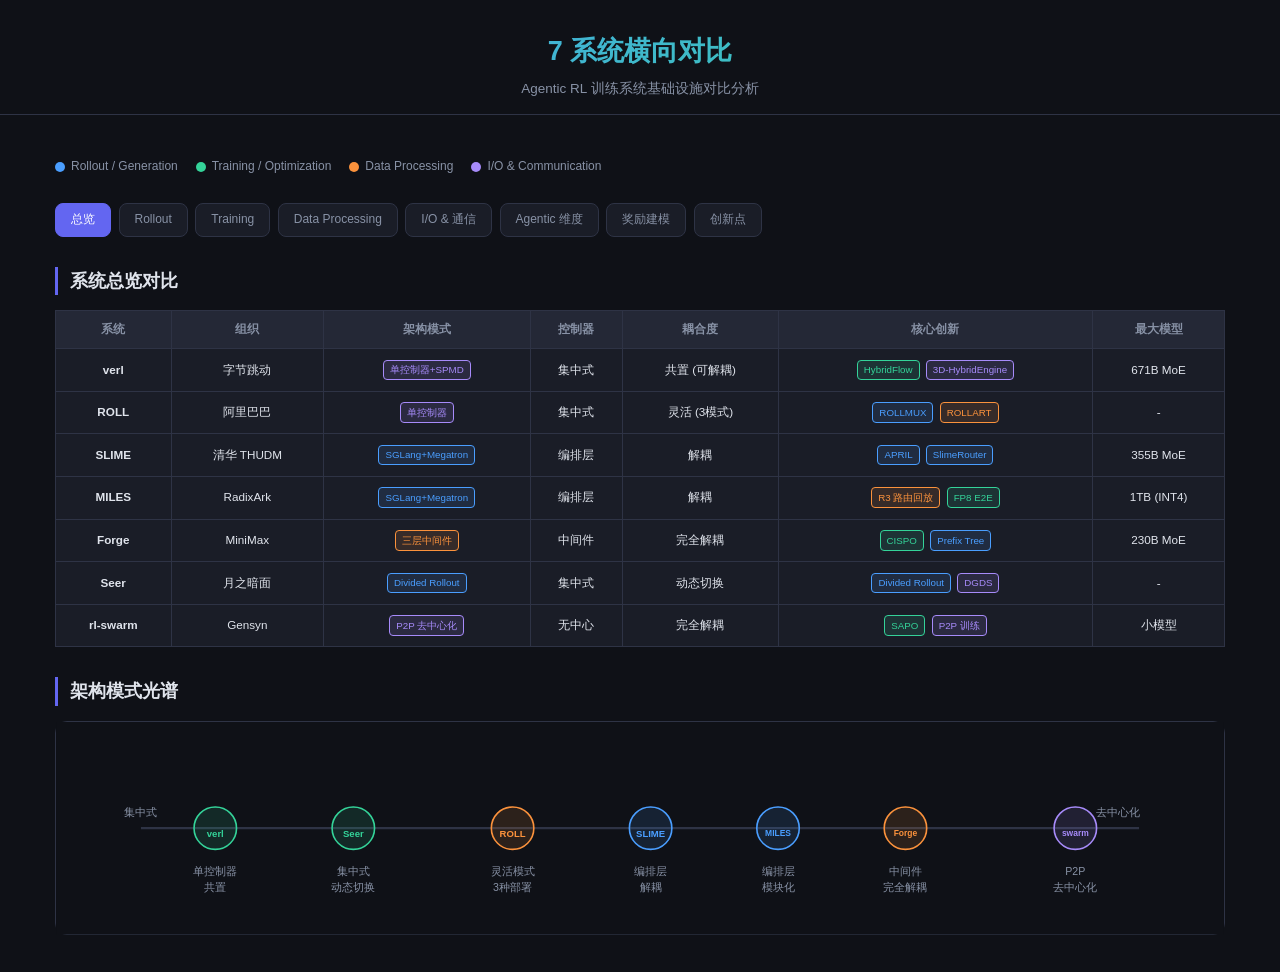
==== diagrams/comparison.html @ ea1bd6f6 "Add Agentic RL research report, architecture design, and verl agent training project - report.md: co" ====
<!DOCTYPE html>
<html lang="zh-CN">
<head>
<meta charset="UTF-8">
<meta name="viewport" content="width=device-width, initial-scale=1.0">
<title>7 系统对比 - Agentic RL 训练系统</title>
<link rel="stylesheet" href="shared.css">
<style>
  .cmp-table { width: 100%; border-collapse: collapse; font-size: 0.78rem; margin: 1rem 0; }
  .cmp-table th, .cmp-table td { padding: 0.6rem 0.5rem; border: 1px solid var(--border); text-align: center; }
  .cmp-table th { background: var(--surface-2); color: var(--text-muted); font-weight: 600; position: sticky; top: 0; }
  .cmp-table td { background: var(--surface); }
  .cmp-table tr:hover td { background: var(--surface-2); }
  .chip { display: inline-block; padding: 0.1rem 0.4rem; border-radius: 4px; font-size: 0.65rem; margin: 0.1rem; }
  .chip.r { background: var(--rollout-bg); color: var(--rollout); border: 1px solid var(--rollout); }
  .chip.t { background: var(--training-bg); color: var(--training); border: 1px solid var(--training); }
  .chip.d { background: var(--data-bg); color: var(--data); border: 1px solid var(--data); }
  .chip.i { background: var(--io-bg); color: var(--io); border: 1px solid var(--io); }
  .highlight-num { font-size: 1rem; font-weight: 700; }
  .section-tabs { display: flex; gap: 0.5rem; margin: 1rem 0; flex-wrap: wrap; }
  .section-tab { padding: 0.4rem 1rem; border-radius: 8px; border: 1px solid var(--border); background: var(--surface);
    color: var(--text-muted); cursor: pointer; font-size: 0.8rem; transition: all 0.2s; }
  .section-tab:hover, .section-tab.active { background: var(--accent); color: white; border-color: var(--accent); }
  .cmp-section { display: none; }
  .cmp-section.active { display: block; }
</style>
</head>
<body>

<div class="page-header">
  <h1>7 系统横向对比</h1>
  <p class="subtitle">Agentic RL 训练系统基础设施对比分析</p>
</div>

<div class="diagram-container">
  <div id="legend"></div>

  <!-- Tab navigation -->
  <div class="section-tabs">
    <div class="section-tab active" data-tab="overview">总览</div>
    <div class="section-tab" data-tab="rollout">Rollout</div>
    <div class="section-tab" data-tab="training">Training</div>
    <div class="section-tab" data-tab="data">Data Processing</div>
    <div class="section-tab" data-tab="io">I/O & 通信</div>
    <div class="section-tab" data-tab="agentic">Agentic 维度</div>
    <div class="section-tab" data-tab="reward">奖励建模</div>
    <div class="section-tab" data-tab="innovation">创新点</div>
  </div>

  <!-- Overview -->
  <div class="cmp-section active" id="tab-overview">
    <h2 class="section-title">系统总览对比</h2>
    <table class="cmp-table">
      <tr>
        <th>系统</th><th>组织</th><th>架构模式</th><th>控制器</th><th>耦合度</th><th>核心创新</th><th>最大模型</th>
      </tr>
      <tr>
        <td><b>verl</b></td><td>字节跳动</td>
        <td><span class="chip i">单控制器+SPMD</span></td>
        <td>集中式</td><td>共置 (可解耦)</td>
        <td><span class="chip t">HybridFlow</span> <span class="chip i">3D-HybridEngine</span></td>
        <td>671B MoE</td>
      </tr>
      <tr>
        <td><b>ROLL</b></td><td>阿里巴巴</td>
        <td><span class="chip i">单控制器</span></td>
        <td>集中式</td><td>灵活 (3模式)</td>
        <td><span class="chip r">ROLLMUX</span> <span class="chip d">ROLLART</span></td>
        <td>-</td>
      </tr>
      <tr>
        <td><b>SLIME</b></td><td>清华 THUDM</td>
        <td><span class="chip r">SGLang+Megatron</span></td>
        <td>编排层</td><td>解耦</td>
        <td><span class="chip r">APRIL</span> <span class="chip r">SlimeRouter</span></td>
        <td>355B MoE</td>
      </tr>
      <tr>
        <td><b>MILES</b></td><td>RadixArk</td>
        <td><span class="chip r">SGLang+Megatron</span></td>
        <td>编排层</td><td>解耦</td>
        <td><span class="chip d">R3 路由回放</span> <span class="chip t">FP8 E2E</span></td>
        <td>1TB (INT4)</td>
      </tr>
      <tr>
        <td><b>Forge</b></td><td>MiniMax</td>
        <td><span class="chip d">三层中间件</span></td>
        <td>中间件</td><td>完全解耦</td>
        <td><span class="chip t">CISPO</span> <span class="chip r">Prefix Tree</span></td>
        <td>230B MoE</td>
      </tr>
      <tr>
        <td><b>Seer</b></td><td>月之暗面</td>
        <td><span class="chip r">Divided Rollout</span></td>
        <td>集中式</td><td>动态切换</td>
        <td><span class="chip r">Divided Rollout</span> <span class="chip i">DGDS</span></td>
        <td>-</td>
      </tr>
      <tr>
        <td><b>rl-swarm</b></td><td>Gensyn</td>
        <td><span class="chip i">P2P 去中心化</span></td>
        <td>无中心</td><td>完全解耦</td>
        <td><span class="chip t">SAPO</span> <span class="chip i">P2P 训练</span></td>
        <td>小模型</td>
      </tr>
    </table>
  </div>

  <!-- Rollout -->
  <div class="cmp-section" id="tab-rollout">
    <h2 class="section-title">Rollout / Generation 对比</h2>
    <table class="cmp-table">
      <tr>
        <th>系统</th><th>推理引擎</th><th>推理模式</th><th>投机解码</th><th>长尾处理</th><th>上下文长度</th>
      </tr>
      <tr>
        <td><b>verl</b></td>
        <td>vLLM / SGLang / TRT-LLM</td>
        <td>Server 模式 (v0.7)</td>
        <td>-</td>
        <td>AgentLoop 多轮</td>
        <td>-</td>
      </tr>
      <tr>
        <td><b>ROLL</b></td>
        <td>vLLM / SGLang</td>
        <td>动态 FP8</td>
        <td>-</td>
        <td>Scheduler 管理</td>
        <td>-</td>
      </tr>
      <tr>
        <td><b>SLIME</b></td>
        <td>SGLang</td>
        <td>HTTP Server</td>
        <td>-</td>
        <td>APRIL 部分 Rollout</td>
        <td>-</td>
      </tr>
      <tr>
        <td><b>MILES</b></td>
        <td>SGLang (FP8)</td>
        <td>HTTP Server</td>
        <td>在线 SFT MTP (25%+)</td>
        <td>APRIL + 过采样</td>
        <td>-</td>
      </tr>
      <tr>
        <td><b>Forge</b></td>
        <td>自研 LLM Engine</td>
        <td>PD 解耦</td>
        <td>MTP 投机解码</td>
        <td>Windowed FIFO</td>
        <td>200K</td>
      </tr>
      <tr>
        <td><b>Seer</b></td>
        <td>自研</td>
        <td>Divided Rollout 分段</td>
        <td>-</td>
        <td>分段消除气泡</td>
        <td>长 CoT</td>
      </tr>
      <tr>
        <td><b>rl-swarm</b></td>
        <td>vLLM / 本地</td>
        <td>本地推理</td>
        <td>-</td>
        <td>-</td>
        <td>-</td>
      </tr>
    </table>
  </div>

  <!-- Training -->
  <div class="cmp-section" id="tab-training">
    <h2 class="section-title">Training / Optimization 对比</h2>
    <table class="cmp-table">
      <tr>
        <th>系统</th><th>训练引擎</th><th>并行策略</th><th>算法</th><th>训练模式</th><th>量化</th>
      </tr>
      <tr>
        <td><b>verl</b></td>
        <td>FSDP / Megatron</td>
        <td>5D (DP+TP+PP+CP+EP)</td>
        <td>PPO/GRPO/DAPO/DPO</td>
        <td>同步+异步</td>
        <td>实验性 FP8</td>
      </tr>
      <tr>
        <td><b>ROLL</b></td>
        <td>Megatron / FSDP / DS</td>
        <td>自动选择</td>
        <td>PPO/GRPO/DAPO</td>
        <td>同步+异步(Flash)</td>
        <td>FP8 Rollout</td>
      </tr>
      <tr>
        <td><b>SLIME</b></td>
        <td>Megatron (mbridge)</td>
        <td>TP+PP+DP+CP+EP</td>
        <td>PPO/GRPO</td>
        <td>同步+异步</td>
        <td>-</td>
      </tr>
      <tr>
        <td><b>MILES</b></td>
        <td>Megatron (mbridge)</td>
        <td>TP+PP+DP+EP</td>
        <td>GRPO/PPO/DAPO</td>
        <td>同步+异步</td>
        <td>FP8 E2E / INT4 QAT</td>
      </tr>
      <tr>
        <td><b>Forge</b></td>
        <td>自研 (Magi Attention)</td>
        <td>自研并行</td>
        <td>CISPO</td>
        <td>混合域统一</td>
        <td>-</td>
      </tr>
      <tr>
        <td><b>Seer</b></td>
        <td>自研</td>
        <td>DP+TP</td>
        <td>PPO/GRPO</td>
        <td>严格同步 On-Policy</td>
        <td>-</td>
      </tr>
      <tr>
        <td><b>rl-swarm</b></td>
        <td>trl + Hivemind</td>
        <td>P2P AllReduce</td>
        <td>SAPO (GRPO改进)</td>
        <td>去中心化异步</td>
        <td>-</td>
      </tr>
    </table>
  </div>

  <!-- Data Processing -->
  <div class="cmp-section" id="tab-data">
    <h2 class="section-title">Data Processing 对比</h2>
    <table class="cmp-table">
      <tr>
        <th>系统</th><th>数据协议</th><th>缓冲区</th><th>数据分发</th><th>序列优化</th>
      </tr>
      <tr>
        <td><b>verl</b></td>
        <td>DataProto → TensorDict</td>
        <td>TransferQueue</td>
        <td>Dispatch.DP_COMPUTE_PROTO</td>
        <td>零拷贝 · RDMA</td>
      </tr>
      <tr>
        <td><b>ROLL</b></td>
        <td>内部协议</td>
        <td>Resource Pool</td>
        <td>AutoDeviceMapping</td>
        <td>Offload/Reload</td>
      </tr>
      <tr>
        <td><b>SLIME</b></td>
        <td>HTTP 请求/响应</td>
        <td>Data Buffer + Ray Store</td>
        <td>SlimeRouter 负载均衡</td>
        <td>Sequence Packing</td>
      </tr>
      <tr>
        <td><b>MILES</b></td>
        <td>R3 Mask + 张量</td>
        <td>Data Buffer</td>
        <td>路由回放桥</td>
        <td>FP8 精度一致</td>
      </tr>
      <tr>
        <td><b>Forge</b></td>
        <td>OpenAI API</td>
        <td>Data Pool (分布式)</td>
        <td>Gateway Server</td>
        <td>Prefix Tree Merging</td>
      </tr>
      <tr>
        <td><b>Seer</b></td>
        <td>分段序列</td>
        <td>段缓冲</td>
        <td>DGDS 动态分配</td>
        <td>分段拼接重组</td>
      </tr>
      <tr>
        <td><b>rl-swarm</b></td>
        <td>Gossip 消息</td>
        <td>本地存储</td>
        <td>P2P 广播</td>
        <td>-</td>
      </tr>
    </table>
  </div>

  <!-- I/O -->
  <div class="cmp-section" id="tab-io">
    <h2 class="section-title">I/O & 通信 对比</h2>
    <table class="cmp-table">
      <tr>
        <th>系统</th><th>调度框架</th><th>集合通信</th><th>推理通信</th><th>权重同步</th>
      </tr>
      <tr>
        <td><b>verl</b></td>
        <td>Ray</td>
        <td>NCCL</td>
        <td>gRPC/HTTP</td>
        <td>3D-HybridEngine / NIXL / NCCL</td>
      </tr>
      <tr>
        <td><b>ROLL</b></td>
        <td>Ray</td>
        <td>NCCL</td>
        <td>gRPC/HTTP</td>
        <td>ROLLMUX 挂起/恢复</td>
      </tr>
      <tr>
        <td><b>SLIME</b></td>
        <td>Ray</td>
        <td>NCCL</td>
        <td>HTTP (SGLang)</td>
        <td>UpdateWeight (共置/分布式)</td>
      </tr>
      <tr>
        <td><b>MILES</b></td>
        <td>Ray</td>
        <td>NCCL</td>
        <td>HTTP (SGLang)</td>
        <td>CUDA IPC 零拷贝 (50%↓)</td>
      </tr>
      <tr>
        <td><b>Forge</b></td>
        <td>自研中间件</td>
        <td>自研</td>
        <td>OpenAI API</td>
        <td>L3 KV Cache Pool</td>
      </tr>
      <tr>
        <td><b>Seer</b></td>
        <td>自研</td>
        <td>NCCL</td>
        <td>内部 RPC</td>
        <td>DGDS 动态重分片</td>
      </tr>
      <tr>
        <td><b>rl-swarm</b></td>
        <td>Hivemind</td>
        <td>P2P AllReduce</td>
        <td>libp2p</td>
        <td>Gossip 广播</td>
      </tr>
    </table>
  </div>

  <!-- Agentic Dimensions -->
  <div class="cmp-section" id="tab-agentic">
    <h2 class="section-title">Agentic 能力支持度 <span style="font-size:0.7rem;color:var(--text-muted)">(参考 arXiv 2509.02547 分类体系)</span></h2>
    <table class="cmp-table">
      <tr>
        <th>能力</th><th>verl</th><th>ROLL</th><th>SLIME</th><th>MILES</th><th>Forge</th><th>Seer</th><th>rl-swarm</th>
      </tr>
      <tr>
        <td><b>Planning</b></td><td>◐ AgentLoop</td><td>◐ 异步流水线</td><td>○</td><td>○</td><td>● Gateway</td><td>◐ Divided</td><td>◐ GameMgr</td>
      </tr>
      <tr>
        <td><b>Tool Use</b></td><td>◐ Server API</td><td>● 环境级异步</td><td>◐ HTTP</td><td>◐ HTTP</td><td><span class="chip t">● 数千工具</span></td><td>◐</td><td>◐ 代码执行</td>
      </tr>
      <tr>
        <td><b>Memory</b></td><td>○</td><td>○</td><td>◐ RadixTrie</td><td>◐ RadixTrie</td><td><span class="chip r">● KV Pool</span></td><td><span class="chip r">● Mooncake</span></td><td>○</td>
      </tr>
      <tr>
        <td><b>Reasoning</b></td><td>● GRPO/DAPO</td><td>● GRPO/DAPO</td><td>● GRPO</td><td>● R3+GRPO</td><td>● CISPO</td><td>● DGDS</td><td>◐ SAPO</td>
      </tr>
      <tr>
        <td><b>Self-Improve</b></td><td>◐ 异步</td><td>◐ Flash</td><td>◐ 异步</td><td>◐ 在线SFT</td><td>● 混合域</td><td>○</td><td>◐ Swarm</td>
      </tr>
      <tr>
        <td><b>Multi-Agent</b></td><td>○</td><td>○</td><td>○</td><td><span class="chip d">● MrlX</span></td><td>● 多Agent</td><td>○</td><td><span class="chip i">● P2P</span></td>
      </tr>
    </table>
    <p style="font-size:0.7rem;color:var(--text-muted);margin-top:0.5rem">● 完整支持 | ◐ 部分支持 | ○ 不支持/未明确</p>

    <h2 class="section-title">RL 粒度与 MDP 建模</h2>
    <table class="cmp-table">
      <tr>
        <th>系统</th><th>MDP 类型</th><th>RL 粒度</th><th>多轮支持</th><th>Critic</th>
      </tr>
      <tr><td><b>verl</b></td><td>单步→POMDP演进</td><td>Token/Trajectory</td><td>AgentLoop</td><td>✅ PPO</td></tr>
      <tr><td><b>ROLL</b></td><td>单步→POMDP</td><td>灵活切换</td><td>4种异步模式</td><td>✅</td></tr>
      <tr><td><b>SLIME</b></td><td>单步 MDP</td><td>Token/Trajectory</td><td>有限</td><td>✅ PPO</td></tr>
      <tr><td><b>MILES</b></td><td>单步 MDP</td><td>Token/Trajectory</td><td>MrlX</td><td>❌ GRPO</td></tr>
      <tr><td><b>Forge</b></td><td><span class="chip t">POMDP 原生</span></td><td><span class="chip t">Turn 级</span></td><td>原生多轮</td><td>❌ CISPO</td></tr>
      <tr><td><b>Seer</b></td><td>单步 MDP</td><td>Token/Trajectory</td><td>—</td><td>✅ PPO</td></tr>
      <tr><td><b>rl-swarm</b></td><td>POMDP</td><td>Trajectory</td><td>多轮代码</td><td>❌ SAPO</td></tr>
    </table>
  </div>

  <!-- Reward Modeling -->
  <div class="cmp-section" id="tab-reward">
    <h2 class="section-title">奖励建模对比 <span style="font-size:0.7rem;color:var(--text-muted)">(参考 arXiv 2509.02547)</span></h2>
    <table class="cmp-table">
      <tr>
        <th>系统</th><th>奖励类型</th><th>奖励粒度</th><th>RLVR 支持</th><th>Critic 模型</th><th>核心算法</th>
      </tr>
      <tr>
        <td><b>verl</b></td><td>ORM + Rule + Model</td><td>Trajectory</td><td>✅</td><td>✅ PPO Critic</td>
        <td><span class="chip t">PPO/GRPO/DAPO</span></td>
      </tr>
      <tr>
        <td><b>ROLL</b></td><td>ORM + Rule + Model</td><td>Trajectory/Step</td><td>✅</td><td>✅</td>
        <td><span class="chip t">PPO/GRPO/DAPO</span></td>
      </tr>
      <tr>
        <td><b>SLIME</b></td><td>ORM + Rule + Verifier</td><td>Trajectory</td><td>✅</td><td>✅ PPO</td>
        <td><span class="chip t">PPO/GRPO/DAPO</span></td>
      </tr>
      <tr>
        <td><b>MILES</b></td><td>ORM + Rule</td><td>Trajectory</td><td>✅</td><td>❌ 无 Critic</td>
        <td><span class="chip d">GRPO + TIS/MIS</span></td>
      </tr>
      <tr>
        <td><b>Forge</b></td><td>Model + Critique</td><td>Turn 级</td><td>部分</td><td>❌ 无 Critic</td>
        <td><span class="chip t">CISPO</span></td>
      </tr>
      <tr>
        <td><b>Seer</b></td><td>ORM + Rule</td><td>Trajectory</td><td>✅</td><td>✅ PPO</td>
        <td><span class="chip r">PPO/GRPO + DGDS</span></td>
      </tr>
      <tr>
        <td><b>rl-swarm</b></td><td>Model-Based (Evaluator)</td><td>Trajectory</td><td>部分</td><td>❌ 无 Critic</td>
        <td><span class="chip i">SAPO</span></td>
      </tr>
    </table>

    <h2 class="section-title">RL 算法族谱</h2>
    <div class="info-grid">
      <div class="info-card training">
        <h3>PPO 族 (需要 Critic)</h3>
        <ul>
          <li>PPO-Clip: verl, ROLL, SLIME, Seer</li>
          <li>PPO-KL: verl</li>
          <li>Turn-PPO (Turn级): 前沿研究</li>
        </ul>
      </div>
      <div class="info-card rollout">
        <h3>GRPO 族 (无 Critic)</h3>
        <ul>
          <li>GRPO: verl, ROLL, SLIME, MILES, Seer</li>
          <li>DAPO (解耦Clip): verl, ROLL, SLIME</li>
          <li>GRPO+TIS/MIS: MILES</li>
          <li>GSPO: verl, SLIME</li>
        </ul>
      </div>
      <div class="info-card data">
        <h3>自研变体</h3>
        <ul>
          <li>CISPO (裁剪IS权重): Forge</li>
          <li>SAPO (Swarm采样): rl-swarm</li>
        </ul>
      </div>
      <div class="info-card io">
        <h3>DPO 族 (无 RL 循环)</h3>
        <ul>
          <li>DPO/SimPO/KTO: verl 辅助</li>
          <li>局限: 不适合多步推理和工具使用</li>
        </ul>
      </div>
    </div>

    <p style="font-size:0.8rem;color:var(--text-muted);margin-top:1rem;padding:0.8rem;background:var(--surface);border-radius:8px;border:1px solid var(--border)">
      <b>趋势</b>: GRPO 通过消除 Critic 模型减少约 50% 资源开销。DAPO 进一步解决长 CoT 场景的熵坍塌。
      奖励建模从人类标注 → RLVR (可验证奖励) 演进。模块化堆栈: SFT → DPO 对齐 → GRPO/DAPO 推理。
    </p>
  </div>

  <!-- Innovation -->
  <div class="cmp-section" id="tab-innovation">

    <!-- Agentic Dimensions (from survey) -->
    <h2 class="section-title" style="margin-top:0">RL 粒度与 MDP 建模 <span style="font-size:0.7rem;color:var(--text-muted)">(参考 arXiv 2509.02547)</span></h2>
    <table class="cmp-table">
      <tr>
        <th>系统</th><th>MDP 类型</th><th>RL 粒度</th><th>多轮交互</th><th>环境交互</th><th>Critic 模型</th>
      </tr>
      <tr>
        <td><b>verl</b></td><td>单步→POMDP</td><td>Token/Trajectory</td><td>AgentLoop (v0.7)</td><td>vLLM/SGLang Server</td><td>✅ PPO</td>
      </tr>
      <tr>
        <td><b>ROLL</b></td><td>单步→POMDP</td><td>灵活切换</td><td>4 种异步模式</td><td>环境级异步</td><td>✅</td>
      </tr>
      <tr>
        <td><b>SLIME</b></td><td>单步 MDP</td><td>Token/Trajectory</td><td>有限</td><td>HTTP API</td><td>✅ PPO</td>
      </tr>
      <tr>
        <td><b>MILES</b></td><td>单步 MDP</td><td>Token/Trajectory</td><td>MrlX 多智能体</td><td>HTTP API</td><td>❌ GRPO</td>
      </tr>
      <tr>
        <td><b>Forge</b></td><td><span class="chip t">POMDP 原生</span></td><td><span class="chip t">Turn 级</span></td><td><span class="chip t">原生多轮</span></td><td>Gateway + 环境</td><td>❌ CISPO</td>
      </tr>
      <tr>
        <td><b>Seer</b></td><td>单步 MDP</td><td>Token/Trajectory</td><td>—</td><td>内部 RPC</td><td>✅ PPO</td>
      </tr>
      <tr>
        <td><b>rl-swarm</b></td><td>POMDP</td><td>Trajectory</td><td>多轮代码</td><td>本地沙箱</td><td>❌ SAPO</td>
      </tr>
    </table>

    <h2 class="section-title">核心创新点对比</h2>
    <div class="info-grid">
      <div class="info-card rollout">
        <h3>verl - HybridFlow</h3>
        <ul>
          <li>单控制器+SPMD 混合编程模型</li>
          <li>3D-HybridEngine 权重重分片</li>
          <li>TransferQueue 控制流/数据流解耦</li>
          <li>最大社区和最广泛的后端支持</li>
        </ul>
      </div>
      <div class="info-card training">
        <h3>ROLL - ROLLMUX/ROLLART</h3>
        <ul>
          <li>ROLLMUX 阶段级 GPU 复用 (1.84x)</li>
          <li>ROLLART 无状态组件 Serverless 化</li>
          <li>AutoDeviceMapping 灵活部署</li>
          <li>共置/解耦/Serverless 三模式</li>
        </ul>
      </div>
      <div class="info-card rollout">
        <h3>SLIME - APRIL</h3>
        <ul>
          <li>主动部分 Rollout 长尾管理</li>
          <li>SGLang 原生集成</li>
          <li>SlimeRouter 负载均衡</li>
          <li>唯一验证 355B MoE RL 训练</li>
        </ul>
      </div>
      <div class="info-card data">
        <h3>MILES - R3/FP8</h3>
        <ul>
          <li>R3 路由回放解决 MoE 不一致</li>
          <li>首个端到端 FP8 框架</li>
          <li>在线 SFT 投机解码 (25%+)</li>
          <li>INT4 QAT: 1TB 单机推理</li>
        </ul>
      </div>
      <div class="info-card training">
        <h3>Forge - CISPO/Prefix Tree</h3>
        <ul>
          <li>CISPO: 全 Token 梯度 (2x DAPO)</li>
          <li>Prefix Tree Merging (~40x 加速)</li>
          <li>三层中间件完全解耦</li>
          <li>数百种 Agent 脚手架统一</li>
        </ul>
      </div>
      <div class="info-card rollout">
        <h3>Seer - Divided Rollout</h3>
        <ul>
          <li>分段 Rollout 消除长 CoT 气泡</li>
          <li>DGDS 动态 GPU 分配</li>
          <li>Rollout/Training 交叉执行</li>
          <li>严格同步 On-Policy 保证</li>
        </ul>
      </div>
      <div class="info-card io">
        <h3>rl-swarm - P2P 去中心化</h3>
        <ul>
          <li>SAPO 去中心化 GRPO</li>
          <li>消费级 GPU 人人可参与</li>
          <li>Hivemind P2P 梯度聚合</li>
          <li>无数据中心依赖</li>
        </ul>
      </div>
    </div>
  </div>

  <!-- Architecture Spectrum -->
  <h2 class="section-title">架构模式光谱</h2>
  <svg class="svg-canvas" viewBox="0 0 1100 200">
    <rect width="1100" height="200" fill="#0f1117"/>

    <!-- Spectrum line -->
    <line x1="80" y1="100" x2="1020" y2="100" stroke="var(--border)" stroke-width="2"/>
    <text x="80" y="85" class="comp-sublabel" fill="var(--training)">集中式</text>
    <text x="1000" y="85" class="comp-sublabel" fill="var(--io)">去中心化</text>

    <!-- System dots -->
    <circle cx="150" cy="100" r="20" fill="var(--training-bg)" stroke="var(--training)" stroke-width="1.5"/>
    <text x="150" y="105" style="font-size:9px;font-weight:600" fill="var(--training)" text-anchor="middle" dominant-baseline="central">verl</text>
    <text x="150" y="140" class="comp-sublabel">单控制器</text>
    <text x="150" y="155" class="comp-sublabel">共置</text>

    <circle cx="280" cy="100" r="20" fill="var(--training-bg)" stroke="var(--training)" stroke-width="1.5"/>
    <text x="280" y="105" style="font-size:9px;font-weight:600" fill="var(--training)" text-anchor="middle" dominant-baseline="central">Seer</text>
    <text x="280" y="140" class="comp-sublabel">集中式</text>
    <text x="280" y="155" class="comp-sublabel">动态切换</text>

    <circle cx="430" cy="100" r="20" fill="var(--data-bg)" stroke="var(--data)" stroke-width="1.5"/>
    <text x="430" y="105" style="font-size:9px;font-weight:600" fill="var(--data)" text-anchor="middle" dominant-baseline="central">ROLL</text>
    <text x="430" y="140" class="comp-sublabel">灵活模式</text>
    <text x="430" y="155" class="comp-sublabel">3种部署</text>

    <circle cx="560" cy="100" r="20" fill="var(--rollout-bg)" stroke="var(--rollout)" stroke-width="1.5"/>
    <text x="560" y="105" style="font-size:9px;font-weight:600" fill="var(--rollout)" text-anchor="middle" dominant-baseline="central">SLIME</text>
    <text x="560" y="140" class="comp-sublabel">编排层</text>
    <text x="560" y="155" class="comp-sublabel">解耦</text>

    <circle cx="680" cy="100" r="20" fill="var(--rollout-bg)" stroke="var(--rollout)" stroke-width="1.5"/>
    <text x="680" y="105" style="font-size:8px;font-weight:600" fill="var(--rollout)" text-anchor="middle" dominant-baseline="central">MILES</text>
    <text x="680" y="140" class="comp-sublabel">编排层</text>
    <text x="680" y="155" class="comp-sublabel">模块化</text>

    <circle cx="800" cy="100" r="20" fill="var(--data-bg)" stroke="var(--data)" stroke-width="1.5"/>
    <text x="800" y="105" style="font-size:8px;font-weight:600" fill="var(--data)" text-anchor="middle" dominant-baseline="central">Forge</text>
    <text x="800" y="140" class="comp-sublabel">中间件</text>
    <text x="800" y="155" class="comp-sublabel">完全解耦</text>

    <circle cx="960" cy="100" r="20" fill="var(--io-bg)" stroke="var(--io)" stroke-width="1.5"/>
    <text x="960" y="105" style="font-size:8px;font-weight:600" fill="var(--io)" text-anchor="middle" dominant-baseline="central">swarm</text>
    <text x="960" y="140" class="comp-sublabel">P2P</text>
    <text x="960" y="155" class="comp-sublabel">去中心化</text>
  </svg>
</div>

<script src="shared.js"></script>
<script>
document.addEventListener('DOMContentLoaded', () => {
  document.querySelectorAll('svg').forEach(svg => injectArrowMarkers(svg));
  buildLegend(document.getElementById('legend'));

  // Tab switching
  document.querySelectorAll('.section-tab').forEach(tab => {
    tab.addEventListener('click', () => {
      document.querySelectorAll('.section-tab').forEach(t => t.classList.remove('active'));
      document.querySelectorAll('.cmp-section').forEach(s => s.classList.remove('active'));
      tab.classList.add('active');
      document.getElementById('tab-' + tab.dataset.tab).classList.add('active');
    });
  });
});
</script>
</body>
</html>
---- diagrams/shared.css ----
/* ===== Agentic RL System Diagrams - Shared Styles ===== */

/* ---------- Reset & Base ---------- */
*, *::before, *::after { box-sizing: border-box; margin: 0; padding: 0; }
html { font-size: 15px; }
body {
  font-family: -apple-system, BlinkMacSystemFont, "Segoe UI", Roboto, Helvetica, Arial, sans-serif;
  background: #0f1117;
  color: #e0e4ec;
  line-height: 1.6;
  overflow-x: hidden;
}

/* ---------- Color Tokens ---------- */
:root {
  /* Functional category colors */
  --rollout:      #4a9eff;   /* Blue   - Rollout / Generation */
  --rollout-bg:   rgba(74, 158, 255, .12);
  --training:     #34d399;   /* Green  - Training / Optimization */
  --training-bg:  rgba(52, 211, 153, .12);
  --data:         #fb923c;   /* Orange - Data Processing */
  --data-bg:      rgba(251, 146, 60, .12);
  --io:           #a78bfa;   /* Purple - I/O & Communication */
  --io-bg:        rgba(167, 139, 250, .12);

  /* Neutral */
  --surface:      #1a1d27;
  --surface-2:    #242836;
  --border:       #2e3345;
  --text-primary: #e0e4ec;
  --text-muted:   #8892a6;

  /* Accent */
  --accent:       #6366f1;
  --accent-glow:  rgba(99, 102, 241, .35);

  /* Particle */
  --particle-size: 6px;
}

/* ---------- Layout ---------- */
.page-header {
  text-align: center;
  padding: 2rem 1rem 1rem;
  border-bottom: 1px solid var(--border);
}
.page-header h1 {
  font-size: 1.8rem;
  font-weight: 700;
  background: linear-gradient(135deg, var(--rollout), var(--training));
  -webkit-background-clip: text;
  -webkit-text-fill-color: transparent;
  background-clip: text;
}
.page-header .subtitle {
  color: var(--text-muted);
  font-size: 0.9rem;
  margin-top: 0.3rem;
}

.diagram-container {
  position: relative;
  width: 100%;
  max-width: 1200px;
  margin: 2rem auto;
  padding: 0 1rem;
}

.section-title {
  font-size: 1.2rem;
  font-weight: 600;
  margin: 2rem 0 1rem;
  padding-left: 0.8rem;
  border-left: 3px solid var(--accent);
}

/* ---------- SVG Canvas ---------- */
.svg-canvas {
  width: 100%;
  background: var(--surface);
  border: 1px solid var(--border);
  border-radius: 12px;
  overflow: visible;
}

/* ---------- Component Boxes ---------- */
.comp-box {
  rx: 8;
  ry: 8;
  stroke-width: 1.5;
  transition: filter 0.3s, opacity 0.3s;
}
.comp-box.rollout  { fill: var(--rollout-bg);  stroke: var(--rollout);  }
.comp-box.training { fill: var(--training-bg); stroke: var(--training); }
.comp-box.data     { fill: var(--data-bg);     stroke: var(--data);     }
.comp-box.io       { fill: var(--io-bg);       stroke: var(--io);       }

.comp-box.active {
  filter: drop-shadow(0 0 12px currentColor);
}
.comp-box.dimmed {
  opacity: 0.3;
}

/* Component labels */
.comp-label {
  font-size: 13px;
  font-weight: 600;
  fill: var(--text-primary);
  text-anchor: middle;
  dominant-baseline: central;
  pointer-events: none;
}
.comp-sublabel {
  font-size: 10px;
  fill: var(--text-muted);
  text-anchor: middle;
  dominant-baseline: central;
  pointer-events: none;
}

/* ---------- Arrows / Paths ---------- */
.flow-arrow {
  fill: none;
  stroke-width: 1.5;
  stroke-dasharray: none;
  marker-end: url(#arrowhead);
}
.flow-arrow.rollout  { stroke: var(--rollout);  }
.flow-arrow.training { stroke: var(--training); }
.flow-arrow.data     { stroke: var(--data);     }
.flow-arrow.io       { stroke: var(--io);       }
.flow-arrow.dimmed   { opacity: 0.15; }

/* ---------- Particles ---------- */
.particle {
  r: 3;
  opacity: 0;
}
.particle.rollout  { fill: var(--rollout);  }
.particle.training { fill: var(--training); }
.particle.data     { fill: var(--data);     }
.particle.io       { fill: var(--io);       }

.particle.active {
  opacity: 1;
  filter: drop-shadow(0 0 4px currentColor);
}

/* ---------- Stage Indicator ---------- */
.stage-badge {
  display: inline-block;
  padding: 0.25rem 0.8rem;
  border-radius: 20px;
  font-size: 0.8rem;
  font-weight: 600;
  margin: 0 0.3rem;
  transition: all 0.3s;
}
.stage-badge.rollout  { background: var(--rollout-bg);  color: var(--rollout);  border: 1px solid var(--rollout);  }
.stage-badge.training { background: var(--training-bg); color: var(--training); border: 1px solid var(--training); }
.stage-badge.data     { background: var(--data-bg);     color: var(--data);     border: 1px solid var(--data);     }
.stage-badge.io       { background: var(--io-bg);       color: var(--io);       border: 1px solid var(--io);       }
.stage-badge.active   { transform: scale(1.1); box-shadow: 0 0 12px currentColor; }

/* ---------- Control Panel ---------- */
.controls {
  display: flex;
  align-items: center;
  gap: 0.6rem;
  padding: 0.8rem 1.2rem;
  background: var(--surface-2);
  border: 1px solid var(--border);
  border-radius: 10px;
  margin: 1rem 0;
  flex-wrap: wrap;
}
.controls .btn {
  display: inline-flex;
  align-items: center;
  justify-content: center;
  width: 36px;
  height: 36px;
  border: 1px solid var(--border);
  border-radius: 8px;
  background: var(--surface);
  color: var(--text-primary);
  cursor: pointer;
  font-size: 1rem;
  transition: all 0.2s;
}
.controls .btn:hover {
  background: var(--accent);
  border-color: var(--accent);
}
.controls .btn.active {
  background: var(--accent);
  border-color: var(--accent);
}

.controls .speed-slider {
  -webkit-appearance: none;
  width: 100px;
  height: 4px;
  border-radius: 2px;
  background: var(--border);
  outline: none;
}
.controls .speed-slider::-webkit-slider-thumb {
  -webkit-appearance: none;
  width: 14px;
  height: 14px;
  border-radius: 50%;
  background: var(--accent);
  cursor: pointer;
}

.controls .speed-label {
  font-size: 0.75rem;
  color: var(--text-muted);
  min-width: 35px;
}

.controls .stage-indicators {
  display: flex;
  gap: 0.4rem;
  margin-left: auto;
}

/* ---------- Timeline / Progress ---------- */
.timeline {
  width: 100%;
  height: 6px;
  background: var(--surface-2);
  border-radius: 3px;
  margin: 0.8rem 0;
  overflow: hidden;
  cursor: pointer;
}
.timeline-fill {
  height: 100%;
  border-radius: 3px;
  background: linear-gradient(90deg, var(--rollout), var(--training), var(--data));
  transition: width 0.3s;
}

/* ---------- Legend ---------- */
.legend {
  display: flex;
  gap: 1.2rem;
  padding: 0.8rem 0;
  flex-wrap: wrap;
}
.legend-item {
  display: flex;
  align-items: center;
  gap: 0.4rem;
  font-size: 0.8rem;
  color: var(--text-muted);
}
.legend-dot {
  width: 10px;
  height: 10px;
  border-radius: 50%;
}
.legend-dot.rollout  { background: var(--rollout);  }
.legend-dot.training { background: var(--training); }
.legend-dot.data     { background: var(--data);     }
.legend-dot.io       { background: var(--io);       }

/* ---------- Info Cards ---------- */
.info-grid {
  display: grid;
  grid-template-columns: repeat(auto-fit, minmax(220px, 1fr));
  gap: 1rem;
  margin: 1rem 0;
}
.info-card {
  background: var(--surface);
  border: 1px solid var(--border);
  border-radius: 10px;
  padding: 1rem;
}
.info-card h3 {
  font-size: 0.85rem;
  font-weight: 600;
  margin-bottom: 0.5rem;
}
.info-card.rollout  h3 { color: var(--rollout);  }
.info-card.training h3 { color: var(--training); }
.info-card.data     h3 { color: var(--data);     }
.info-card.io       h3 { color: var(--io);       }

.info-card ul {
  list-style: none;
  font-size: 0.8rem;
  color: var(--text-muted);
}
.info-card li { padding: 0.15rem 0; }
.info-card li::before {
  content: "›";
  margin-right: 0.4rem;
  color: var(--text-muted);
}

/* ---------- Tooltip ---------- */
.tooltip {
  position: absolute;
  background: var(--surface-2);
  border: 1px solid var(--border);
  border-radius: 8px;
  padding: 0.6rem 0.8rem;
  font-size: 0.78rem;
  color: var(--text-primary);
  pointer-events: none;
  opacity: 0;
  transition: opacity 0.2s;
  z-index: 100;
  max-width: 260px;
  box-shadow: 0 4px 20px rgba(0,0,0,.4);
}
.tooltip.visible { opacity: 1; }

/* ---------- Keyframe Animations ---------- */
@keyframes pulse-glow {
  0%, 100% { filter: drop-shadow(0 0 4px currentColor); }
  50%      { filter: drop-shadow(0 0 16px currentColor); }
}
@keyframes particle-move {
  0%   { offset-distance: 0%; opacity: 1; }
  100% { offset-distance: 100%; opacity: 0.3; }
}
@keyframes fade-in {
  from { opacity: 0; transform: translateY(10px); }
  to   { opacity: 1; transform: translateY(0); }
}
.animate-in {
  animation: fade-in 0.5s ease forwards;
}

/* ---------- Responsive ---------- */
@media (max-width: 768px) {
  html { font-size: 13px; }
  .controls { gap: 0.4rem; padding: 0.6rem; }
  .controls .stage-indicators { margin-left: 0; margin-top: 0.4rem; width: 100%; }
  .info-grid { grid-template-columns: 1fr; }
}

/* ---------- Index / Navigation Page ---------- */
.nav-grid {
  display: grid;
  grid-template-columns: repeat(auto-fill, minmax(280px, 1fr));
  gap: 1.2rem;
  padding: 2rem 1rem;
  max-width: 1200px;
  margin: 0 auto;
}
.nav-card {
  background: var(--surface);
  border: 1px solid var(--border);
  border-radius: 12px;
  padding: 1.5rem;
  text-decoration: none;
  color: var(--text-primary);
  transition: all 0.3s;
  display: block;
}
.nav-card:hover {
  border-color: var(--accent);
  transform: translateY(-3px);
  box-shadow: 0 8px 30px var(--accent-glow);
}
.nav-card h2 {
  font-size: 1.1rem;
  margin-bottom: 0.4rem;
}
.nav-card p {
  font-size: 0.82rem;
  color: var(--text-muted);
}
.nav-card .tag {
  display: inline-block;
  font-size: 0.7rem;
  padding: 0.15rem 0.5rem;
  border-radius: 4px;
  margin-top: 0.6rem;
  background: var(--surface-2);
  color: var(--text-muted);
  border: 1px solid var(--border);
}

/* ---------- Comparison Page ---------- */
.comparison-row {
  display: grid;
  grid-template-columns: repeat(auto-fit, minmax(140px, 1fr));
  gap: 0.8rem;
  margin: 1rem 0;
}
.comparison-cell {
  background: var(--surface);
  border: 1px solid var(--border);
  border-radius: 8px;
  padding: 0.8rem;
  text-align: center;
  font-size: 0.8rem;
  transition: all 0.3s;
}
.comparison-cell.highlight {
  border-color: var(--accent);
  box-shadow: 0 0 12px var(--accent-glow);
}
.comparison-cell h4 {
  font-size: 0.75rem;
  color: var(--text-muted);
  margin-bottom: 0.3rem;
}
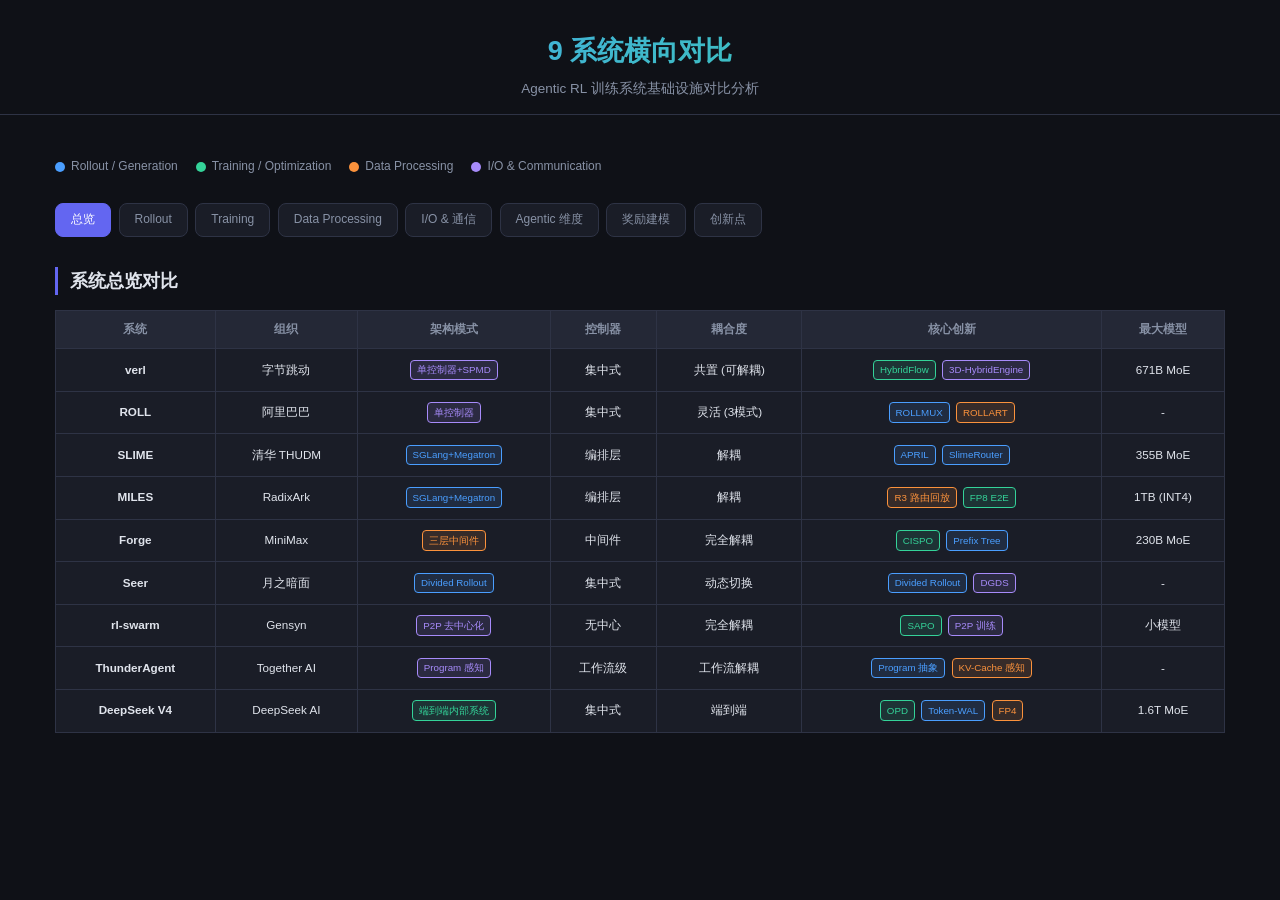
==== commit a4c268e0: "Update report, summary table, diagrams, and training code with GLM-5/Seer/V4 findings - report.md: E" ====
--- a/diagrams/comparison.html
+++ b/diagrams/comparison.html
@@ -3,7 +3,7 @@
 <head>
 <meta charset="UTF-8">
 <meta name="viewport" content="width=device-width, initial-scale=1.0">
-<title>7 系统对比 - Agentic RL 训练系统</title>
+<title>9 系统对比 - Agentic RL 训练系统</title>
 <link rel="stylesheet" href="shared.css">
 <style>
   .cmp-table { width: 100%; border-collapse: collapse; font-size: 0.78rem; margin: 1rem 0; }
@@ -28,7 +28,7 @@
 <body>
 
 <div class="page-header">
-  <h1>7 系统横向对比</h1>
+  <h1>9 系统横向对比</h1>
   <p class="subtitle">Agentic RL 训练系统基础设施对比分析</p>
 </div>
 
@@ -103,6 +103,20 @@
         <td><span class="chip t">SAPO</span> <span class="chip i">P2P 训练</span></td>
         <td>小模型</td>
       </tr>
+      <tr>
+        <td><b>ThunderAgent</b></td><td>Together AI</td>
+        <td><span class="chip i">Program 感知</span></td>
+        <td>工作流级</td><td>工作流解耦</td>
+        <td><span class="chip r">Program 抽象</span> <span class="chip d">KV-Cache 感知</span></td>
+        <td>-</td>
+      </tr>
+      <tr>
+        <td><b>DeepSeek V4</b></td><td>DeepSeek AI</td>
+        <td><span class="chip t">端到端内部系统</span></td>
+        <td>集中式</td><td>端到端</td>
+        <td><span class="chip t">OPD</span> <span class="chip r">Token-WAL</span> <span class="chip d">FP4</span></td>
+        <td>1.6T MoE</td>
+      </tr>
     </table>
   </div>
 
@@ -169,10 +183,22 @@
         <td>-</td>
         <td>-</td>
       </tr>
-    </table>
-  </div>
-
-  <!-- Training -->
+      <tr>
+        <td><b>ThunderAgent</b></td>
+        <td>vLLM / SGLang</td>
+        <td>Program-Aware</td>
+        <td>-</td>
+        <td>KV-Cache 感知</td>
+        <td>-</td>
+      </tr>
+      <tr>
+        <td><b>DeepSeek V4</b></td>
+        <td>自研 (CSA/HCA)</td>
+        <td>FP4 + CSA/HCA</td>
+        <td>DGDS-style</td>
+        <td>Token-WAL 可抢占</td>
+        <td>1M Token</td>
+      </tr>
   <div class="cmp-section" id="tab-training">
     <h2 class="section-title">Training / Optimization 对比</h2>
     <table class="cmp-table">
@@ -235,10 +261,22 @@
         <td>去中心化异步</td>
         <td>-</td>
       </tr>
-    </table>
-  </div>
-
-  <!-- Data Processing -->
+      <tr>
+        <td><b>ThunderAgent</b></td>
+        <td>依赖集成框架</td>
+        <td>依赖集成框架</td>
+        <td>依赖集成框架</td>
+        <td>依赖集成框架</td>
+        <td>-</td>
+      </tr>
+      <tr>
+        <td><b>DeepSeek V4</b></td>
+        <td>自研 (DualPipe)</td>
+        <td>5D + DualPipe</td>
+        <td>GRPO + OPD</td>
+        <td>Specialist→OPD</td>
+        <td>FP4 QAT (MXFP4)</td>
+      </tr>
   <div class="cmp-section" id="tab-data">
     <h2 class="section-title">Data Processing 对比</h2>
     <table class="cmp-table">
@@ -294,10 +332,20 @@
         <td>P2P 广播</td>
         <td>-</td>
       </tr>
-    </table>
-  </div>
-
-  <!-- I/O -->
+      <tr>
+        <td><b>ThunderAgent</b></td>
+        <td>Program 元数据</td>
+        <td>Program 状态</td>
+        <td>Program-Aware</td>
+        <td>KV Cache 保持</td>
+      </tr>
+      <tr>
+        <td><b>DeepSeek V4</b></td>
+        <td>metadata/per-token 分离</td>
+        <td>共享内存加载器</td>
+        <td>教师索引排序</td>
+        <td>隐藏状态缓存</td>
+      </tr>
   <div class="cmp-section" id="tab-io">
     <h2 class="section-title">I/O & 通信 对比</h2>
     <table class="cmp-table">
@@ -353,33 +401,43 @@
         <td>libp2p</td>
         <td>Gossip 广播</td>
       </tr>
-    </table>
-  </div>
-
-  <!-- Agentic Dimensions -->
+      <tr>
+        <td><b>ThunderAgent</b></td>
+        <td>Program-Aware</td>
+        <td>依赖后端</td>
+        <td>依赖后端</td>
+        <td>-</td>
+      </tr>
+      <tr>
+        <td><b>DeepSeek V4</b></td>
+        <td>自研</td>
+        <td>NCCL</td>
+        <td>内部 RPC</td>
+        <td>Token-WAL + 3FS</td>
+      </tr>
   <div class="cmp-section" id="tab-agentic">
     <h2 class="section-title">Agentic 能力支持度 <span style="font-size:0.7rem;color:var(--text-muted)">(参考 arXiv 2509.02547 分类体系)</span></h2>
     <table class="cmp-table">
       <tr>
-        <th>能力</th><th>verl</th><th>ROLL</th><th>SLIME</th><th>MILES</th><th>Forge</th><th>Seer</th><th>rl-swarm</th>
-      </tr>
-      <tr>
-        <td><b>Planning</b></td><td>◐ AgentLoop</td><td>◐ 异步流水线</td><td>○</td><td>○</td><td>● Gateway</td><td>◐ Divided</td><td>◐ GameMgr</td>
-      </tr>
-      <tr>
-        <td><b>Tool Use</b></td><td>◐ Server API</td><td>● 环境级异步</td><td>◐ HTTP</td><td>◐ HTTP</td><td><span class="chip t">● 数千工具</span></td><td>◐</td><td>◐ 代码执行</td>
-      </tr>
-      <tr>
-        <td><b>Memory</b></td><td>○</td><td>○</td><td>◐ RadixTrie</td><td>◐ RadixTrie</td><td><span class="chip r">● KV Pool</span></td><td><span class="chip r">● Mooncake</span></td><td>○</td>
-      </tr>
-      <tr>
-        <td><b>Reasoning</b></td><td>● GRPO/DAPO</td><td>● GRPO/DAPO</td><td>● GRPO</td><td>● R3+GRPO</td><td>● CISPO</td><td>● DGDS</td><td>◐ SAPO</td>
-      </tr>
-      <tr>
-        <td><b>Self-Improve</b></td><td>◐ 异步</td><td>◐ Flash</td><td>◐ 异步</td><td>◐ 在线SFT</td><td>● 混合域</td><td>○</td><td>◐ Swarm</td>
-      </tr>
-      <tr>
-        <td><b>Multi-Agent</b></td><td>○</td><td>○</td><td>○</td><td><span class="chip d">● MrlX</span></td><td>● 多Agent</td><td>○</td><td><span class="chip i">● P2P</span></td>
+        <th>能力</th><th>verl</th><th>ROLL</th><th>SLIME</th><th>MILES</th><th>Forge</th><th>Seer</th><th>rl-swarm</th><th>ThunderAgent</th><th>DSv4</th>
+      </tr>
+      <tr>
+        <td><b>Planning</b></td><td>◐ AgentLoop</td><td>◐ 异步流水线</td><td>○</td><td>○</td><td>● Gateway</td><td>◐ Divided</td><td>◐ GameMgr</td><td>◐ Program</td><td>◐ Interleaved</td>
+      </tr>
+      <tr>
+        <td><b>Tool Use</b></td><td>◐ Server API</td><td>● 环境级异步</td><td>◐ HTTP</td><td>◐ HTTP</td><td><span class="chip t">● 数千工具</span></td><td>◐</td><td>◐ 代码执行</td><td>● Docker</td><td><span class="chip t">● DSec</span></td>
+      </tr>
+      <tr>
+        <td><b>Memory</b></td><td>○</td><td>○</td><td>◐ RadixTrie</td><td>◐ RadixTrie</td><td><span class="chip r">● KV Pool</span></td><td><span class="chip r">● Mooncake</span></td><td>○</td><td>● KV感知</td><td><span class="chip r">● 3FS</span></td>
+      </tr>
+      <tr>
+        <td><b>Reasoning</b></td><td>● GRPO/DAPO</td><td>● GRPO/DAPO</td><td>● GRPO</td><td>● R3+GRPO</td><td>● CISPO</td><td>● DGDS</td><td>◐ SAPO</td><td>依赖后端</td><td>● GRPO+OPD</td>
+      </tr>
+      <tr>
+        <td><b>Self-Improve</b></td><td>◐ 异步</td><td>◐ Flash</td><td>◐ 异步</td><td>◐ 在线SFT</td><td>● 混合域</td><td>○</td><td>◐ Swarm</td><td>○</td><td>● Specialist→OPD</td>
+      </tr>
+      <tr>
+        <td><b>Multi-Agent</b></td><td>○</td><td>○</td><td>○</td><td><span class="chip d">● MrlX</span></td><td>● 多Agent</td><td>○</td><td><span class="chip i">● P2P</span></td><td>● Multi-Prog</td><td>◐ 多教师OPD</td>
       </tr>
     </table>
     <p style="font-size:0.7rem;color:var(--text-muted);margin-top:0.5rem">● 完整支持 | ◐ 部分支持 | ○ 不支持/未明确</p>
@@ -396,6 +454,8 @@
       <tr><td><b>Forge</b></td><td><span class="chip t">POMDP 原生</span></td><td><span class="chip t">Turn 级</span></td><td>原生多轮</td><td>❌ CISPO</td></tr>
       <tr><td><b>Seer</b></td><td>单步 MDP</td><td>Token/Trajectory</td><td>—</td><td>✅ PPO</td></tr>
       <tr><td><b>rl-swarm</b></td><td>POMDP</td><td>Trajectory</td><td>多轮代码</td><td>❌ SAPO</td></tr>
+      <tr><td><b>ThunderAgent</b></td><td>依赖集成</td><td>依赖集成</td><td>Program级多轮</td><td>依赖集成</td></tr>
+      <tr><td><b>DeepSeek V4</b></td><td>单步+Agentic</td><td>Token/Trajectory</td><td>Interleaved Thinking</td><td>❌ GRPO</td></tr>
     </table>
   </div>
 
@@ -434,7 +494,14 @@
         <td><b>rl-swarm</b></td><td>Model-Based (Evaluator)</td><td>Trajectory</td><td>部分</td><td>❌ 无 Critic</td>
         <td><span class="chip i">SAPO</span></td>
       </tr>
-    </table>
+      <tr>
+        <td><b>ThunderAgent</b></td><td>依赖集成框架</td><td>依赖集成</td><td>依赖集成</td><td>依赖集成</td>
+        <td>依赖集成</td>
+      </tr>
+      <tr>
+        <td><b>DeepSeek V4</b></td><td><span class="chip d">GRM + Rule + Rubric</span></td><td>Trajectory</td><td>✅</td><td>❌ GRPO</td>
+        <td><span class="chip t">GRPO + OPD</span></td>
+      </tr>
 
     <h2 class="section-title">RL 算法族谱</h2>
     <div class="info-grid">
@@ -507,9 +574,12 @@
       <tr>
         <td><b>rl-swarm</b></td><td>POMDP</td><td>Trajectory</td><td>多轮代码</td><td>本地沙箱</td><td>❌ SAPO</td>
       </tr>
-    </table>
-
-    <h2 class="section-title">核心创新点对比</h2>
+      <tr>
+        <td><b>ThunderAgent</b></td><td>依赖集成</td><td>依赖集成</td><td>Program级多轮</td><td>Program-Aware</td><td>依赖集成</td>
+      </tr>
+      <tr>
+        <td><b>DeepSeek V4</b></td><td>单步+Agentic</td><td>Token/Trajectory</td><td>Interleaved Thinking</td><td>DSec 多基底</td><td>❌ GRPO</td>
+      </tr>
     <div class="info-grid">
       <div class="info-card rollout">
         <h3>verl - HybridFlow</h3>
@@ -574,54 +644,82 @@
           <li>无数据中心依赖</li>
         </ul>
       </div>
+      <div class="info-card data">
+        <h3>ThunderAgent - Program 感知</h3>
+        <ul>
+          <li>Program 抽象: 工作流级调度</li>
+          <li>KV-Cache 感知: 消除 Thrashing (7.1x)</li>
+          <li>异步环境准备</li>
+          <li>与 Slime/SkyRL 集成</li>
+        </ul>
+      </div>
+      <div class="info-card training">
+        <h3>DeepSeek V4 - OPD/FP4/WAL</h3>
+        <ul>
+          <li>OPD 替代混合 RL (10+ 教师蒸馏)</li>
+          <li>GRM: Actor 同时作为奖励模型</li>
+          <li>FP4 量化 (MXFP4→FP8 无损)</li>
+          <li>Token-WAL 容错 + DSec 沙箱</li>
+        </ul>
+      </div>
     </div>
   </div>
 
   <!-- Architecture Spectrum -->
   <h2 class="section-title">架构模式光谱</h2>
-  <svg class="svg-canvas" viewBox="0 0 1100 200">
-    <rect width="1100" height="200" fill="#0f1117"/>
+  <svg class="svg-canvas" viewBox="0 0 1200 200">
+    <rect width="1200" height="200" fill="#0f1117"/>
 
     <!-- Spectrum line -->
-    <line x1="80" y1="100" x2="1020" y2="100" stroke="var(--border)" stroke-width="2"/>
-    <text x="80" y="85" class="comp-sublabel" fill="var(--training)">集中式</text>
-    <text x="1000" y="85" class="comp-sublabel" fill="var(--io)">去中心化</text>
+    <line x1="60" y1="100" x2="1140" y2="100" stroke="var(--border)" stroke-width="2"/>
+    <text x="60" y="85" class="comp-sublabel" fill="var(--training)">集中式</text>
+    <text x="1110" y="85" class="comp-sublabel" fill="var(--io)">去中心化</text>
 
     <!-- System dots -->
-    <circle cx="150" cy="100" r="20" fill="var(--training-bg)" stroke="var(--training)" stroke-width="1.5"/>
-    <text x="150" y="105" style="font-size:9px;font-weight:600" fill="var(--training)" text-anchor="middle" dominant-baseline="central">verl</text>
-    <text x="150" y="140" class="comp-sublabel">单控制器</text>
-    <text x="150" y="155" class="comp-sublabel">共置</text>
-
-    <circle cx="280" cy="100" r="20" fill="var(--training-bg)" stroke="var(--training)" stroke-width="1.5"/>
-    <text x="280" y="105" style="font-size:9px;font-weight:600" fill="var(--training)" text-anchor="middle" dominant-baseline="central">Seer</text>
-    <text x="280" y="140" class="comp-sublabel">集中式</text>
-    <text x="280" y="155" class="comp-sublabel">动态切换</text>
-
-    <circle cx="430" cy="100" r="20" fill="var(--data-bg)" stroke="var(--data)" stroke-width="1.5"/>
-    <text x="430" y="105" style="font-size:9px;font-weight:600" fill="var(--data)" text-anchor="middle" dominant-baseline="central">ROLL</text>
-    <text x="430" y="140" class="comp-sublabel">灵活模式</text>
-    <text x="430" y="155" class="comp-sublabel">3种部署</text>
-
-    <circle cx="560" cy="100" r="20" fill="var(--rollout-bg)" stroke="var(--rollout)" stroke-width="1.5"/>
-    <text x="560" y="105" style="font-size:9px;font-weight:600" fill="var(--rollout)" text-anchor="middle" dominant-baseline="central">SLIME</text>
-    <text x="560" y="140" class="comp-sublabel">编排层</text>
-    <text x="560" y="155" class="comp-sublabel">解耦</text>
-
-    <circle cx="680" cy="100" r="20" fill="var(--rollout-bg)" stroke="var(--rollout)" stroke-width="1.5"/>
-    <text x="680" y="105" style="font-size:8px;font-weight:600" fill="var(--rollout)" text-anchor="middle" dominant-baseline="central">MILES</text>
-    <text x="680" y="140" class="comp-sublabel">编排层</text>
-    <text x="680" y="155" class="comp-sublabel">模块化</text>
-
-    <circle cx="800" cy="100" r="20" fill="var(--data-bg)" stroke="var(--data)" stroke-width="1.5"/>
-    <text x="800" y="105" style="font-size:8px;font-weight:600" fill="var(--data)" text-anchor="middle" dominant-baseline="central">Forge</text>
-    <text x="800" y="140" class="comp-sublabel">中间件</text>
-    <text x="800" y="155" class="comp-sublabel">完全解耦</text>
-
-    <circle cx="960" cy="100" r="20" fill="var(--io-bg)" stroke="var(--io)" stroke-width="1.5"/>
-    <text x="960" y="105" style="font-size:8px;font-weight:600" fill="var(--io)" text-anchor="middle" dominant-baseline="central">swarm</text>
-    <text x="960" y="140" class="comp-sublabel">P2P</text>
-    <text x="960" y="155" class="comp-sublabel">去中心化</text>
+    <circle cx="120" cy="100" r="18" fill="var(--training-bg)" stroke="var(--training)" stroke-width="1.5"/>
+    <text x="120" y="105" style="font-size:8px;font-weight:600" fill="var(--training)" text-anchor="middle" dominant-baseline="central">verl</text>
+    <text x="120" y="140" class="comp-sublabel">单控制器</text>
+    <text x="120" y="155" class="comp-sublabel">共置</text>
+
+    <circle cx="240" cy="100" r="18" fill="var(--training-bg)" stroke="var(--training)" stroke-width="1.5"/>
+    <text x="240" y="105" style="font-size:8px;font-weight:600" fill="var(--training)" text-anchor="middle" dominant-baseline="central">Seer</text>
+    <text x="240" y="140" class="comp-sublabel">集中式</text>
+    <text x="240" y="155" class="comp-sublabel">动态切换</text>
+
+    <circle cx="360" cy="100" r="18" fill="var(--training-bg)" stroke="var(--training)" stroke-width="1.5"/>
+    <text x="360" y="105" style="font-size:7px;font-weight:600" fill="var(--training)" text-anchor="middle" dominant-baseline="central">DSv4</text>
+    <text x="360" y="140" class="comp-sublabel">内部系统</text>
+    <text x="360" y="155" class="comp-sublabel">端到端</text>
+
+    <circle cx="480" cy="100" r="18" fill="var(--data-bg)" stroke="var(--data)" stroke-width="1.5"/>
+    <text x="480" y="105" style="font-size:8px;font-weight:600" fill="var(--data)" text-anchor="middle" dominant-baseline="central">ROLL</text>
+    <text x="480" y="140" class="comp-sublabel">灵活模式</text>
+    <text x="480" y="155" class="comp-sublabel">3种部署</text>
+
+    <circle cx="600" cy="100" r="18" fill="var(--rollout-bg)" stroke="var(--rollout)" stroke-width="1.5"/>
+    <text x="600" y="105" style="font-size:8px;font-weight:600" fill="var(--rollout)" text-anchor="middle" dominant-baseline="central">SLIME</text>
+    <text x="600" y="140" class="comp-sublabel">编排层</text>
+    <text x="600" y="155" class="comp-sublabel">解耦</text>
+
+    <circle cx="720" cy="100" r="18" fill="var(--rollout-bg)" stroke="var(--rollout)" stroke-width="1.5"/>
+    <text x="720" y="105" style="font-size:7px;font-weight:600" fill="var(--rollout)" text-anchor="middle" dominant-baseline="central">MILES</text>
+    <text x="720" y="140" class="comp-sublabel">编排层</text>
+    <text x="720" y="155" class="comp-sublabel">模块化</text>
+
+    <circle cx="840" cy="100" r="18" fill="var(--data-bg)" stroke="var(--data)" stroke-width="1.5"/>
+    <text x="840" y="105" style="font-size:7px;font-weight:600" fill="var(--data)" text-anchor="middle" dominant-baseline="central">Forge</text>
+    <text x="840" y="140" class="comp-sublabel">中间件</text>
+    <text x="840" y="155" class="comp-sublabel">完全解耦</text>
+
+    <circle cx="960" cy="100" r="18" fill="var(--io-bg)" stroke="var(--io)" stroke-width="1.5"/>
+    <text x="960" y="105" style="font-size:6px;font-weight:600" fill="var(--io)" text-anchor="middle" dominant-baseline="central">Thunder</text>
+    <text x="960" y="140" class="comp-sublabel">Program</text>
+    <text x="960" y="155" class="comp-sublabel">工作流级</text>
+
+    <circle cx="1080" cy="100" r="18" fill="var(--io-bg)" stroke="var(--io)" stroke-width="1.5"/>
+    <text x="1080" y="105" style="font-size:7px;font-weight:600" fill="var(--io)" text-anchor="middle" dominant-baseline="central">swarm</text>
+    <text x="1080" y="140" class="comp-sublabel">P2P</text>
+    <text x="1080" y="155" class="comp-sublabel">去中心化</text>
   </svg>
 </div>
 
